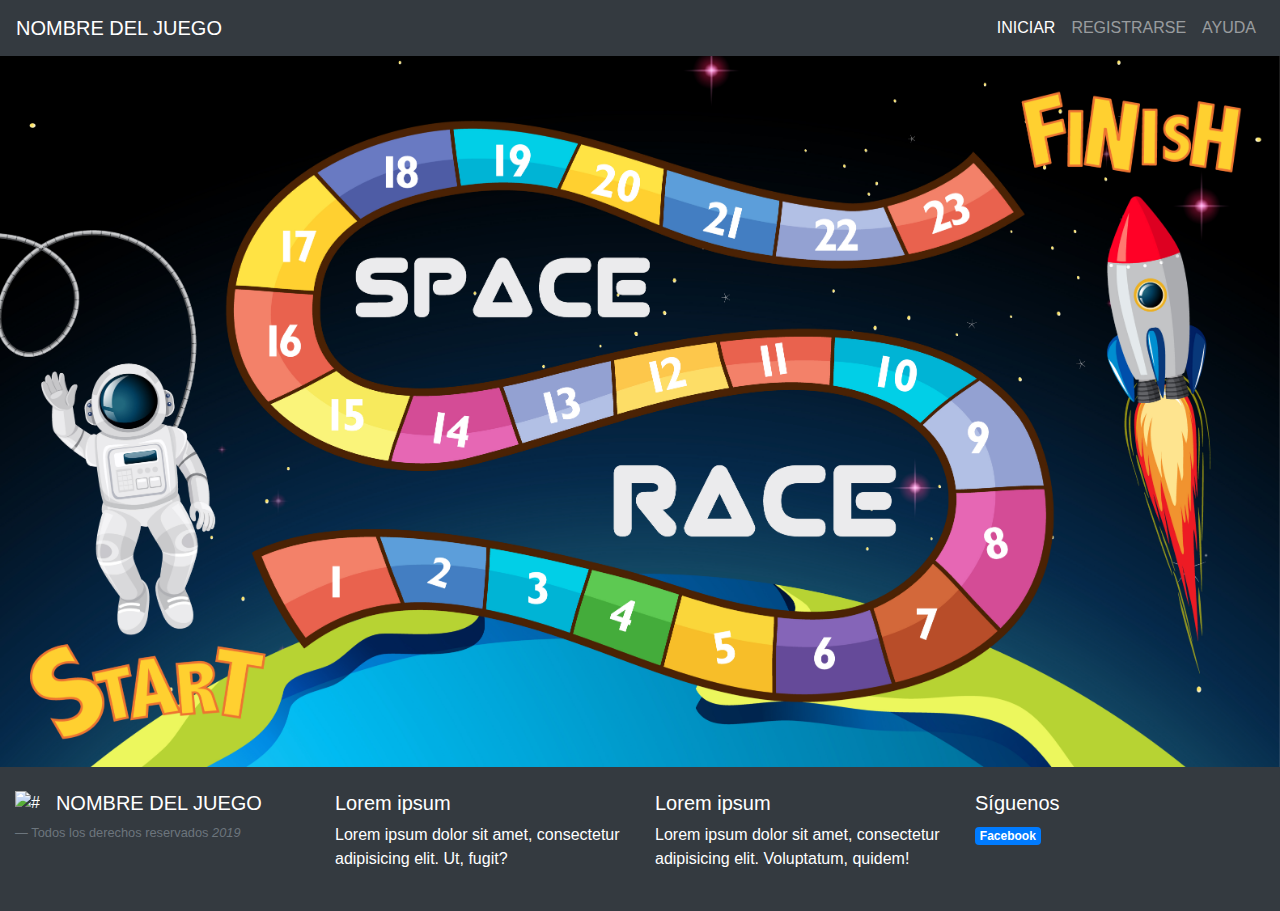
==== web/index.html @ 9556b137 "Agregado de Index y Preguntas Frecuentes" ====
<!DOCTYPE html>
<html lang="es">

<head>
    <meta charset="UTF-8">
    <meta name="viewport" content="width=device-width, initial-scale=1.0">
    <meta http-equiv="X-UA-Compatible" content="ie=edge">
    <link rel="stylesheet" href="https://stackpath.bootstrapcdn.com/bootstrap/4.3.1/css/bootstrap.min.css"
        integrity="sha384-ggOyR0iXCbMQv3Xipma34MD+dH/1fQ784/j6cY/iJTQUOhcWr7x9JvoRxT2MZw1T" crossorigin="anonymous">
    <link rel="stylesheet" href="css/styles-index.css">
    <title>NOMBRE DEL JUEGO</title>
</head>

<body>
    <header>
        <nav class="navbar navbar-expand-lg navbar-dark bg-dark">
            <a class="navbar-brand" href="#">NOMBRE DEL JUEGO</a>
            <button class="navbar-toggler" type="button" data-toggle="collapse" data-target="#navbarNav"
                aria-controls="navbarNav" aria-expanded="false" aria-label="Toggle navigation">
                <span class="navbar-toggler-icon"></span>
            </button>
            <div class="collapse navbar-collapse" id="navbarNav">
                <ul class="navbar-nav ml-auto">
                    <li class="nav-item active">
                        <a class="nav-link" href="#">INICIAR <span class="sr-only">(current)</span></a>
                    </li>
                    <li class="nav-item">
                        <a class="nav-link" href="#">REGISTRARSE</a>
                    </li>
                    <li class="nav-item">
                        <a class="nav-link" href="preguntas-frecuentes.html">AYUDA</a>
                    </li>
                </ul>
            </div>
        </nav>
        <img class="img-header" src="./img/fondo.jpg" alt="">
    </header>

    <main>
        
    </main>

    <!--///////////////////// FOOTER /////////////////////////-->
    <footer class="container-fluid bg-inverse">
        <div class="row text-white py-4 text-white">
            <div class="col-md-3">
                <img src="images/logo-icon.png" class="float-left mr-3 imgfoter" alt="#">
                <h4 class="lead">NOMBRE DEL JUEGO</h4>
                <div class="blockquote-footer">Todos los derechos reservados <cite title="Source Title">2019</cite>
                </div>
            </div>
            <div class="col-md-3">
                <h4 class="lead">Lorem ipsum</h4>
                <p>Lorem ipsum dolor sit amet, consectetur adipisicing elit. Ut, fugit?</p>
            </div>
            <div class="col-md-3">
                <h4 class="lead">Lorem ipsum</h4>
                <p>Lorem ipsum dolor sit amet, consectetur adipisicing elit. Voluptatum, quidem!</p>
            </div>
            <div class="col-md-3">
                <h4 class="lead">Síguenos</h4>
                <a href="#"><span class="badge badge-primary">Facebook</span></a>
            </div>
        </div>
    </footer>
    <!--///////////////////// FIN FOOTER /////////////////////////-->

    <script src="https://code.jquery.com/jquery-3.3.1.slim.min.js"
        integrity="sha384-q8i/X+965DzO0rT7abK41JStQIAqVgRVzpbzo5smXKp4YfRvH+8abtTE1Pi6jizo"
        crossorigin="anonymous"></script>
    <script src="https://cdnjs.cloudflare.com/ajax/libs/popper.js/1.14.7/umd/popper.min.js"
        integrity="sha384-UO2eT0CpHqdSJQ6hJty5KVphtPhzWj9WO1clHTMGa3JDZwrnQq4sF86dIHNDz0W1"
        crossorigin="anonymous"></script>
    <script src="https://stackpath.bootstrapcdn.com/bootstrap/4.3.1/js/bootstrap.min.js"
        integrity="sha384-JjSmVgyd0p3pXB1rRibZUAYoIIy6OrQ6VrjIEaFf/nJGzIxFDsf4x0xIM+B07jRM"
        crossorigin="anonymous"></script>
</body>

</html>
---- web/css/styles-index.css ----
.img-header{
    width: 100%;
    /*filter: opacity(.5);*/
}

footer{
    background-color: #343a40;
}
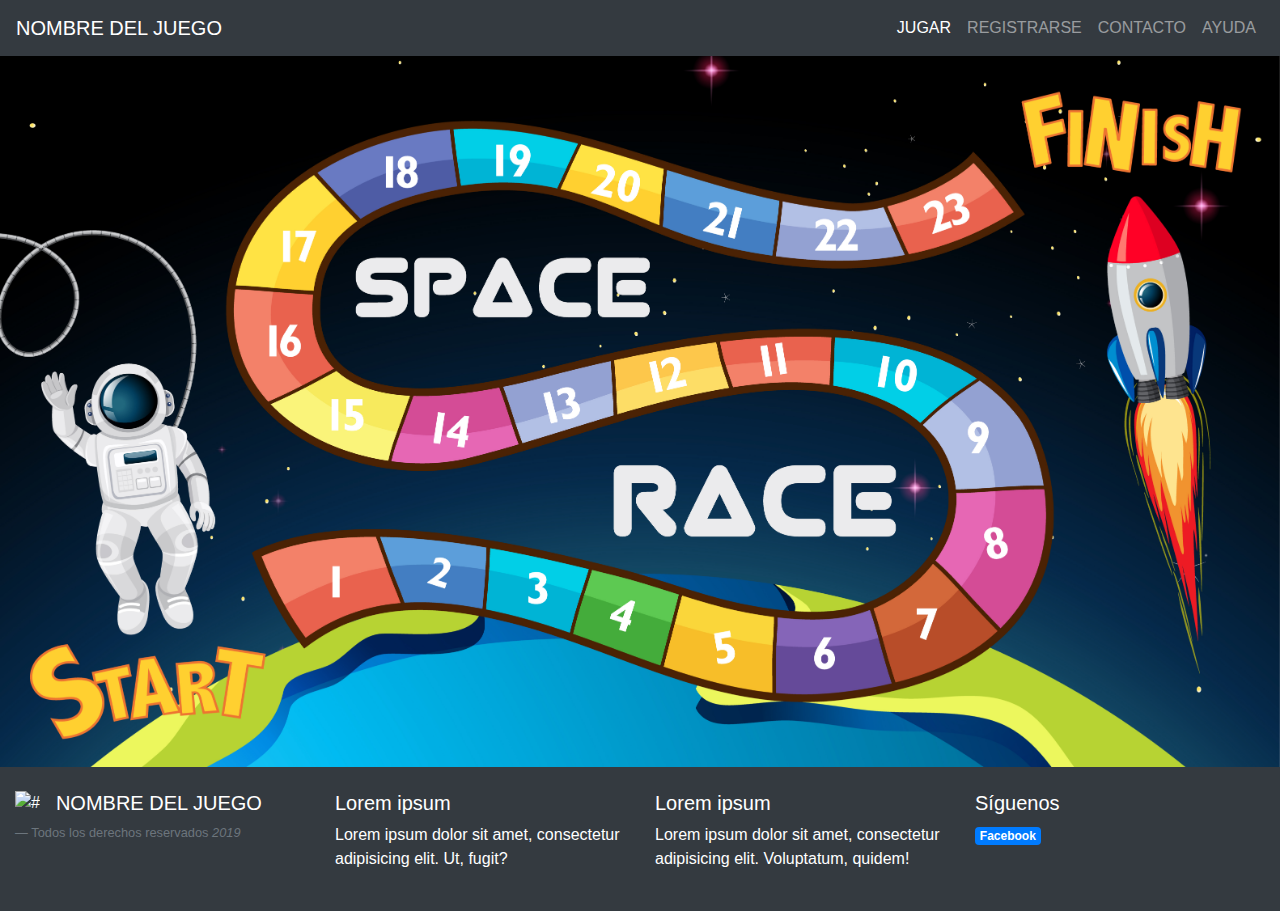
==== commit 512677a8: "mejora navegacion" ====
--- a/web/index.html
+++ b/web/index.html
@@ -22,10 +22,13 @@
             <div class="collapse navbar-collapse" id="navbarNav">
                 <ul class="navbar-nav ml-auto">
                     <li class="nav-item active">
-                        <a class="nav-link" href="#">INICIAR <span class="sr-only">(current)</span></a>
+                        <a class="nav-link" href="#">JUGAR</a>
                     </li>
                     <li class="nav-item">
-                        <a class="nav-link" href="#">REGISTRARSE</a>
+                        <a class="nav-link" href="ranking-de-usuarios.html">REGISTRARSE</a>
+                    </li>
+                    <li class="nav-item">
+                        <a class="nav-link" href="#">CONTACTO</a>
                     </li>
                     <li class="nav-item">
                         <a class="nav-link" href="preguntas-frecuentes.html">AYUDA</a>
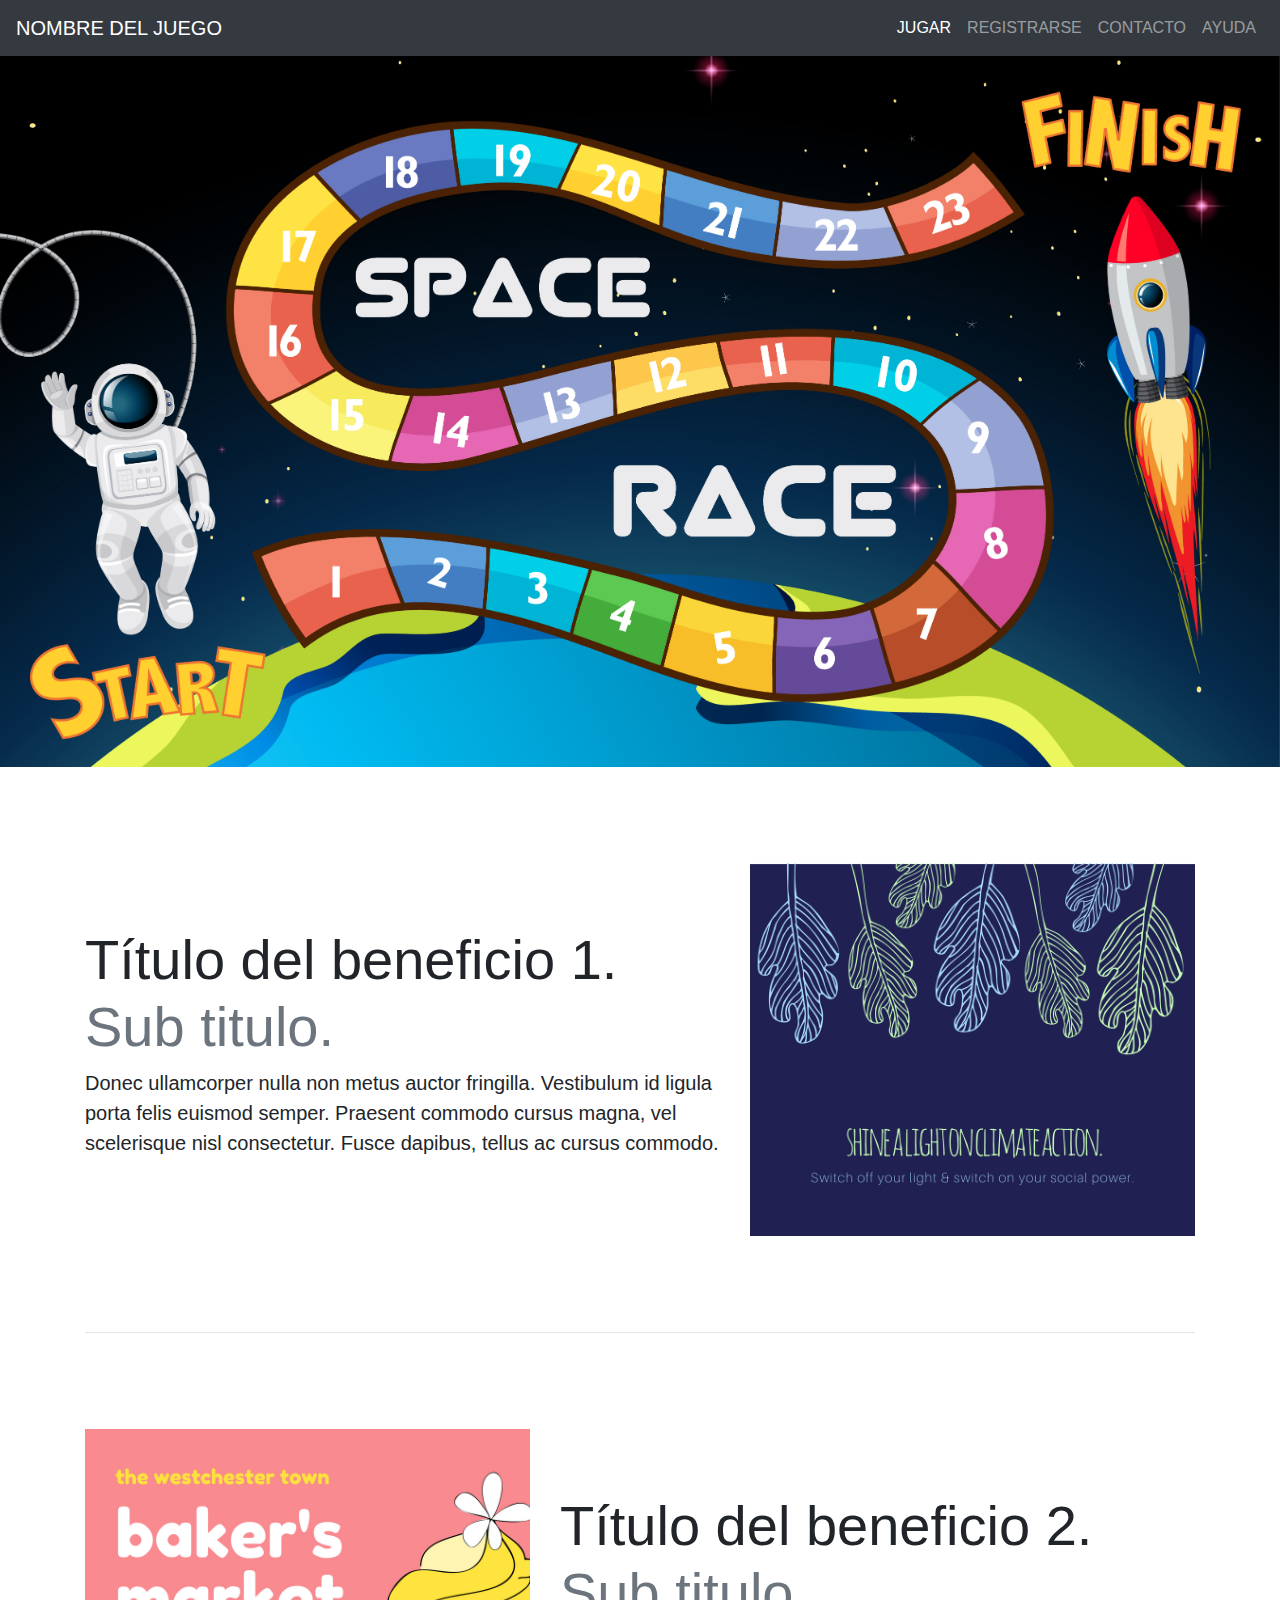
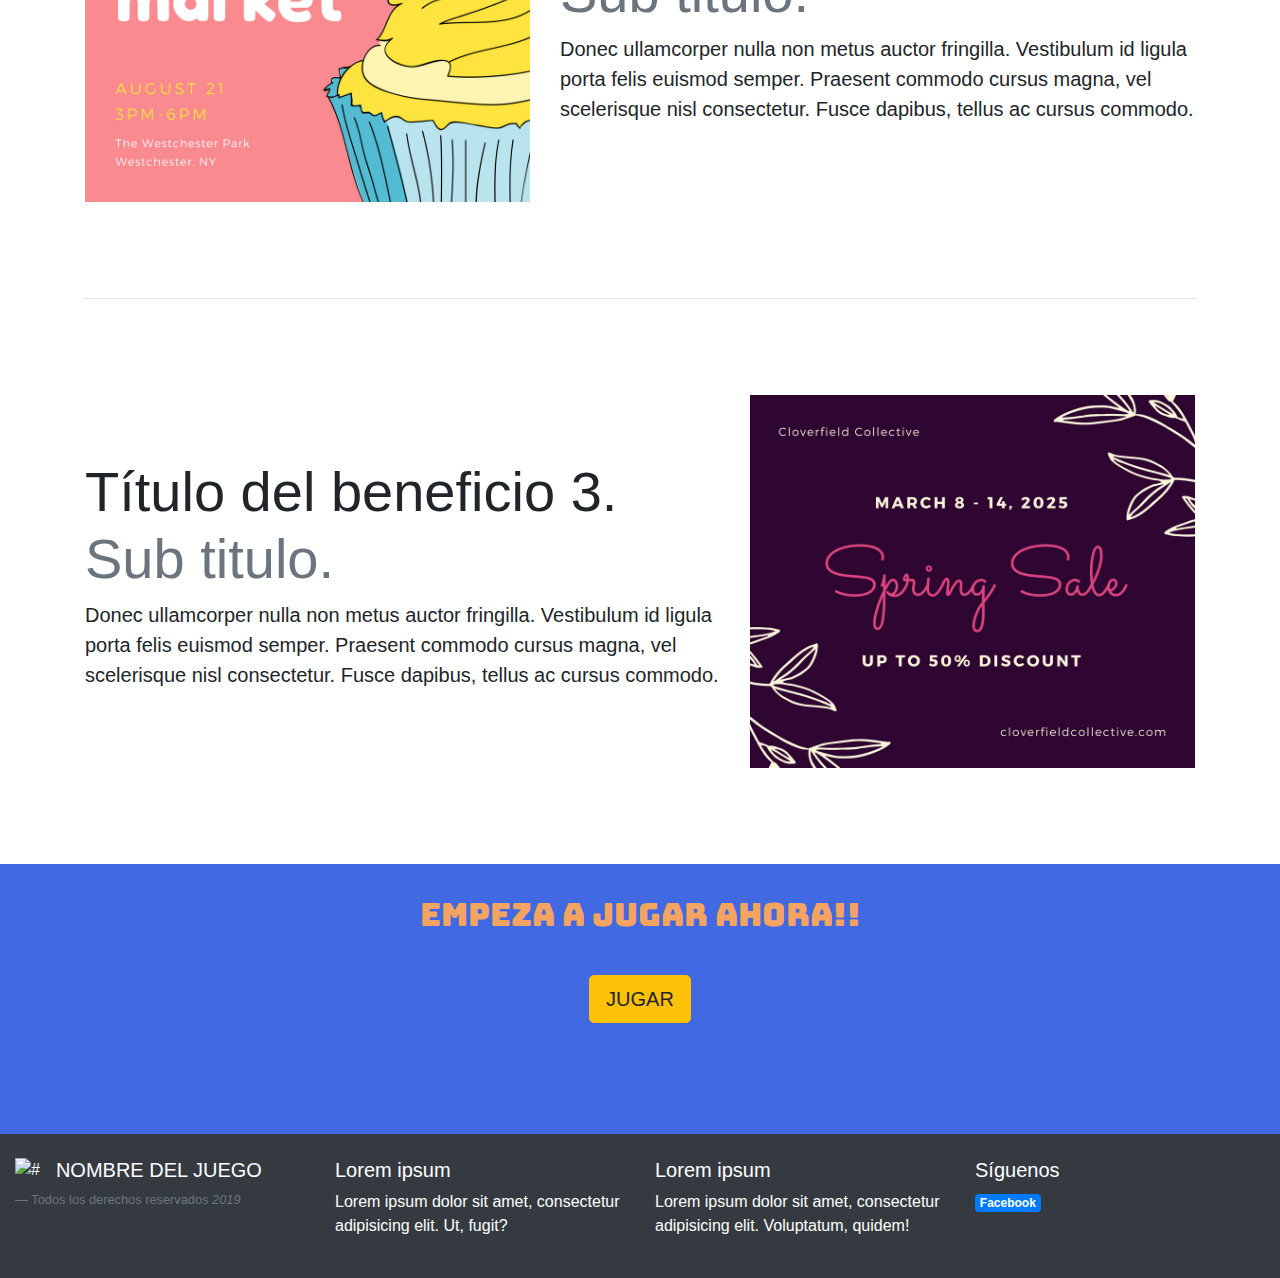
==== commit ea680538: "mejora home" ====
--- a/web/index.html
+++ b/web/index.html
@@ -12,6 +12,8 @@
 </head>
 
 <body>
+
+    <!--//////////////////// INICIO HEADER/NAV ////////////////////////////-->
     <header>
         <nav class="navbar navbar-expand-lg navbar-dark bg-dark">
             <a class="navbar-brand" href="#">NOMBRE DEL JUEGO</a>
@@ -38,9 +40,65 @@
         </nav>
         <img class="img-header" src="./img/fondo.jpg" alt="">
     </header>
+    <!--//////////////////// FIN HEADER/NAV ////////////////////////////-->
 
     <main>
-        
+        <!--//////////////////// INICIO DESCRIPCION ////////////////////////////-->
+        <div class="container my-5">
+
+            <div class="row d-flex align-items-center my-5 py-5">
+                <div class="col-md-7">
+                    <h2 class="display-4">Título del beneficio 1. <br><span class="text-muted">Sub titulo.</span></h2>
+                    <p class="lead">Donec ullamcorper nulla non metus auctor fringilla. Vestibulum id ligula porta felis
+                        euismod
+                        semper. Praesent commodo cursus magna, vel scelerisque nisl consectetur. Fusce dapibus, tellus
+                        ac cursus
+                        commodo.</p>
+                </div>
+                <div class="col-md-5">
+                    <img class=" img-fluid mx-auto" src="img/cards1.png" alt="Generic placeholder image">
+                </div>
+            </div>
+
+            <hr class="" id="beneficio2">
+
+            <div class="row d-flex align-items-center my-5 py-5">
+                <div class="pos-tex-izq col-md-7 push-md-5">
+                    <h2 class="display-4">Título del beneficio 2. <br><span class="text-muted">Sub titulo.</span></h2>
+                    <p class="lead">Donec ullamcorper nulla non metus auctor fringilla. Vestibulum id ligula porta felis
+                        euismod
+                        semper. Praesent commodo cursus magna, vel scelerisque nisl consectetur. Fusce dapibus, tellus
+                        ac cursus
+                        commodo.</p>
+                </div>
+                <div class=" pos-img-izq col-md-5 pull-md-7">
+                    <img class=" img-fluid mx-auto" src="img/cards2.png" alt="Generic placeholder image">
+                </div>
+            </div>
+
+            <hr class="" id="beneficio3">
+
+            <div class="row d-flex align-items-center my-5 py-5">
+                <div class="col-md-7">
+                    <h2 class="display-4">Título del beneficio 3. <br><span class="text-muted">Sub titulo.</span></h2>
+                    <p class="lead">Donec ullamcorper nulla non metus auctor fringilla. Vestibulum id ligula porta felis
+                        euismod
+                        semper. Praesent commodo cursus magna, vel scelerisque nisl consectetur. Fusce dapibus, tellus
+                        ac cursus
+                        commodo.</p>
+                </div>
+                <div class="col-md-5">
+                    <img class=" img-fluid mx-auto" src="img/cards3.png" alt="Generic placeholder image">
+                </div>
+            </div>
+        </div>
+        <!--/////////////////////////// FIN DESCRIPCION ///////////////////////////////-->
+
+        <section class="call-to-action">
+            <h2 class="tex-cta">Empeza a jugar ahora!!</h2>
+            <button type="button" class="btn btn-cta btn-primary btn-lg btn-warning">JUGAR</button>
+        </section>
+
     </main>
 
     <!--///////////////////// FOOTER /////////////////////////-->
--- a/web/css/styles-index.css
+++ b/web/css/styles-index.css
@@ -1,4 +1,5 @@
 
+@import url('https://fonts.googleapis.com/css?family=Bungee&display=swap');
 
 .img-header{
     width: 100%;
@@ -7,4 +8,24 @@
 
 footer{
     background-color: #343a40;
+}
+
+.pos-tex-izq{
+    left: 41.666667%;
+}
+
+.pos-img-izq{
+    right: 58.333333%;
+}
+
+.call-to-action{
+    background-color: royalblue;
+    height: 30vh;
+    text-align: center;
+}
+
+.tex-cta{
+    padding: 2rem 0;
+    font-family: 'Bungee', cursive;
+    color: sandybrown;
 }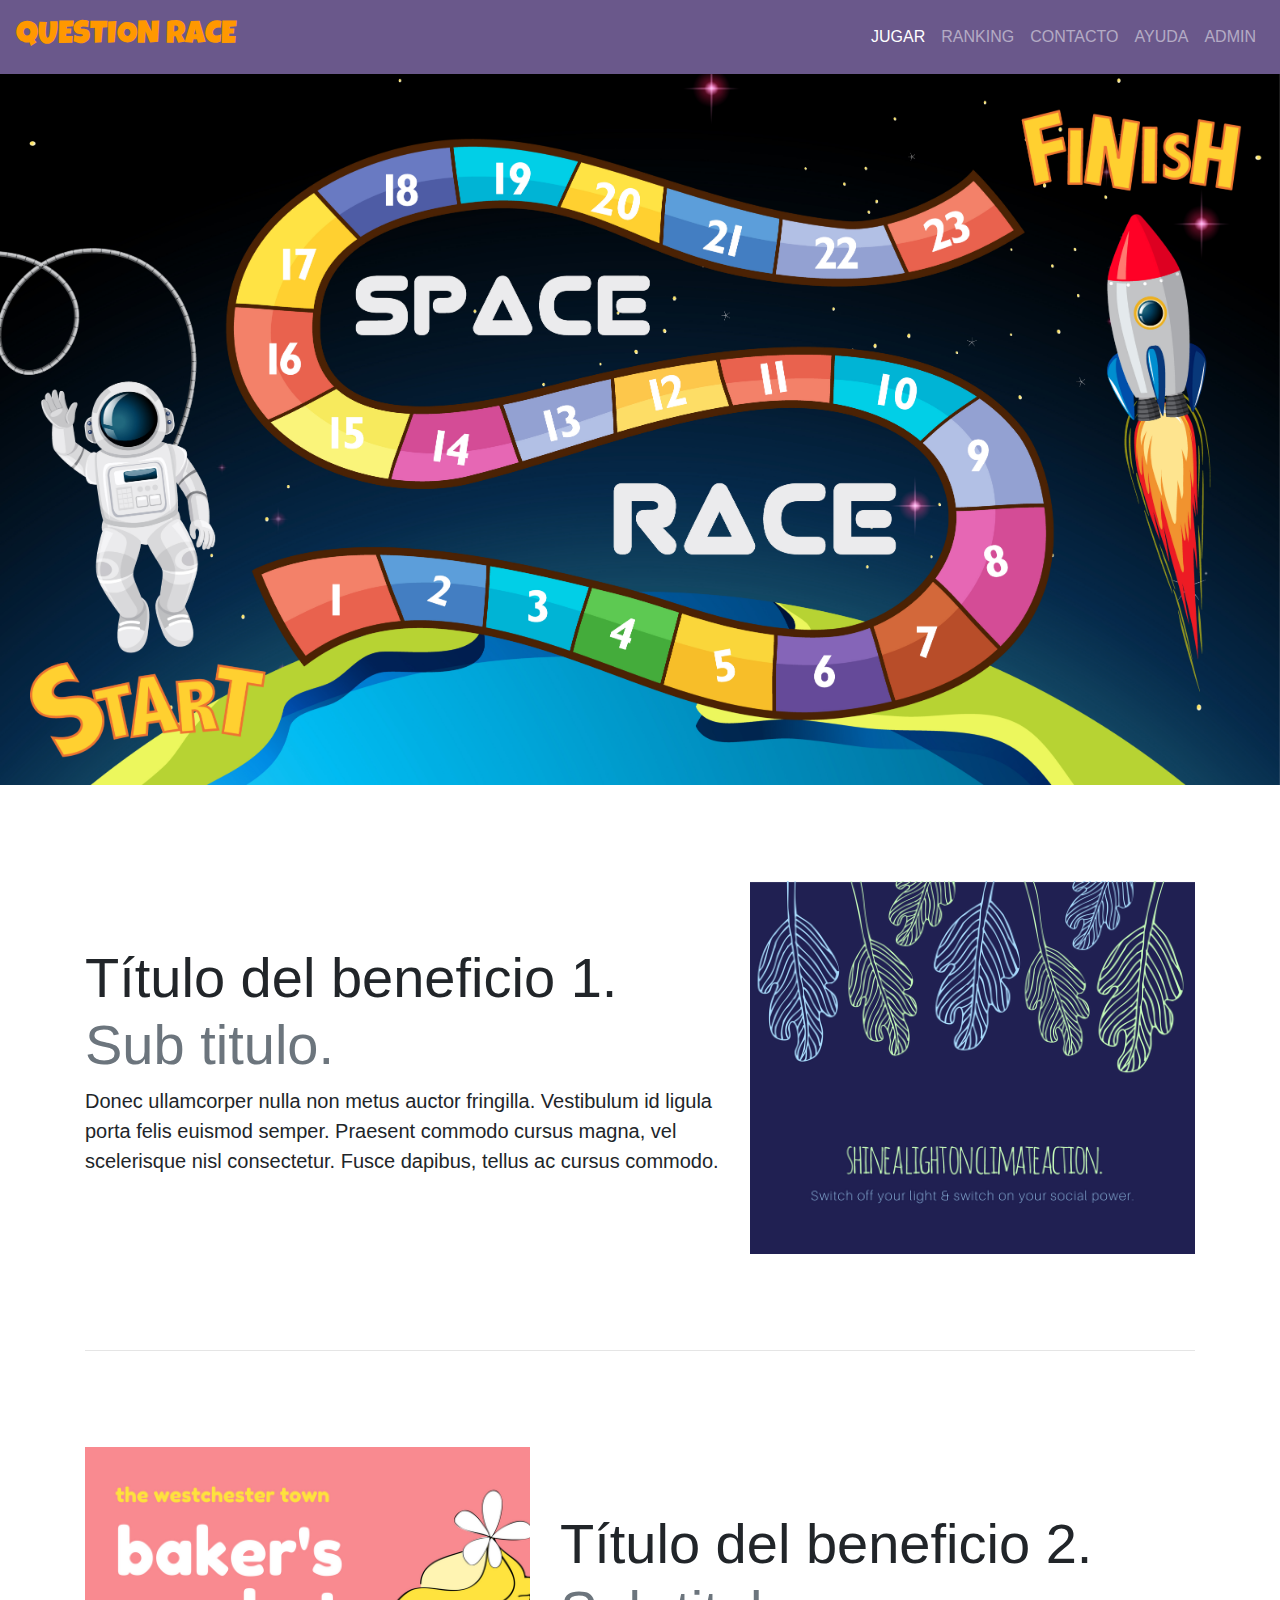
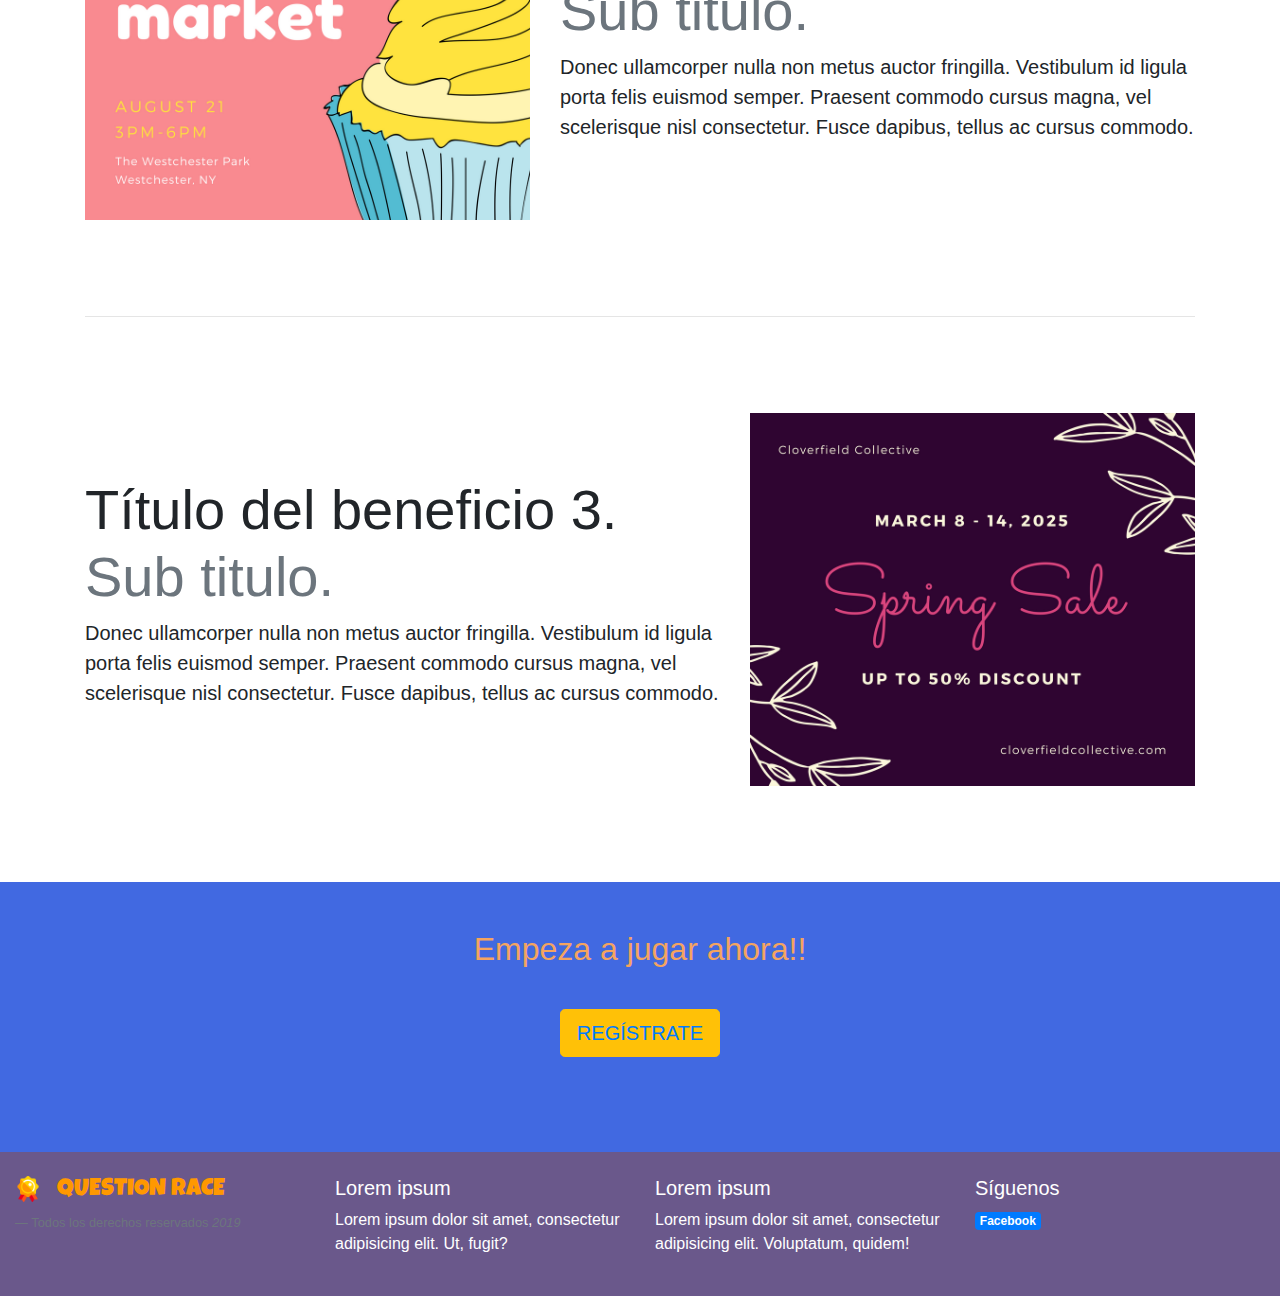
==== commit 928d0fef: "Mejoras colores y navegacion" ====
--- a/web/index.html
+++ b/web/index.html
@@ -8,7 +8,7 @@
     <link rel="stylesheet" href="https://stackpath.bootstrapcdn.com/bootstrap/4.3.1/css/bootstrap.min.css"
         integrity="sha384-ggOyR0iXCbMQv3Xipma34MD+dH/1fQ784/j6cY/iJTQUOhcWr7x9JvoRxT2MZw1T" crossorigin="anonymous">
     <link rel="stylesheet" href="css/styles-index.css">
-    <title>NOMBRE DEL JUEGO</title>
+    <title>QUESTION RACE</title>
 </head>
 
 <body>
@@ -16,7 +16,7 @@
     <!--//////////////////// INICIO HEADER/NAV ////////////////////////////-->
     <header>
         <nav class="navbar navbar-expand-lg navbar-dark bg-dark">
-            <a class="navbar-brand" href="#">NOMBRE DEL JUEGO</a>
+            <a class="navbar-brand" href="index.html">QUESTION RACE</a>
             <button class="navbar-toggler" type="button" data-toggle="collapse" data-target="#navbarNav"
                 aria-controls="navbarNav" aria-expanded="false" aria-label="Toggle navigation">
                 <span class="navbar-toggler-icon"></span>
@@ -24,16 +24,19 @@
             <div class="collapse navbar-collapse" id="navbarNav">
                 <ul class="navbar-nav ml-auto">
                     <li class="nav-item active">
-                        <a class="nav-link" href="#">JUGAR</a>
+                        <a class="nav-link" href="login.html">JUGAR</a>
                     </li>
                     <li class="nav-item">
-                        <a class="nav-link" href="ranking-de-usuarios.html">REGISTRARSE</a>
+                        <a class="nav-link" href="ranking-de-usuarios.html">RANKING</a>
                     </li>
                     <li class="nav-item">
-                        <a class="nav-link" href="#">CONTACTO</a>
+                        <a class="nav-link" href="contacto.html">CONTACTO</a>
                     </li>
                     <li class="nav-item">
                         <a class="nav-link" href="preguntas-frecuentes.html">AYUDA</a>
+                    </li>
+                    <li class="nav-item">
+                        <a class="nav-link" href="admin.html">ADMIN</a>
                     </li>
                 </ul>
             </div>
@@ -96,7 +99,7 @@
 
         <section class="call-to-action">
             <h2 class="tex-cta">Empeza a jugar ahora!!</h2>
-            <button type="button" class="btn btn-cta btn-primary btn-lg btn-warning">JUGAR</button>
+            <button type="button" class="btn btn-cta btn-primary btn-lg btn-warning"><a href="register.html">REGÍSTRATE</a></button>
         </section>
 
     </main>
@@ -105,8 +108,8 @@
     <footer class="container-fluid bg-inverse">
         <div class="row text-white py-4 text-white">
             <div class="col-md-3">
-                <img src="images/logo-icon.png" class="float-left mr-3 imgfoter" alt="#">
-                <h4 class="lead">NOMBRE DEL JUEGO</h4>
+                <img src="img/medal.png" class="float-left mr-3 imgfoter" alt="#">
+                <h4 class="namber">QUESTION RACE</h4>
                 <div class="blockquote-footer">Todos los derechos reservados <cite title="Source Title">2019</cite>
                 </div>
             </div>
--- a/web/css/styles-index.css
+++ b/web/css/styles-index.css
@@ -1,13 +1,17 @@
 
-@import url('https://fonts.googleapis.com/css?family=Bungee&display=swap');
+@import url('https://fonts.googleapis.com/css?family=Luckiest+Guy&display');
 
 .img-header{
     width: 100%;
     /*filter: opacity(.5);*/
 }
 
+.bg-dark {
+    background-color: #4c3673d4!important;
+}
+
 footer{
-    background-color: #343a40;
+    background-color: #4c3673d4!important;
 }
 
 .pos-tex-izq{
@@ -25,7 +29,21 @@
 }
 
 .tex-cta{
-    padding: 2rem 0;
-    font-family: 'Bungee', cursive;
+    padding: 3rem 0rem 2rem;
     color: sandybrown;
-}+}
+
+.navbar-brand{
+    font-family: 'Luckiest Guy';
+    font-size: 2rem;
+    color: #ff9800 !important;
+} 
+
+.float-left{
+    width: 9%;
+}
+
+.namber{
+    font-family: 'Luckiest Guy';
+    color: #ff9800 !important;
+}
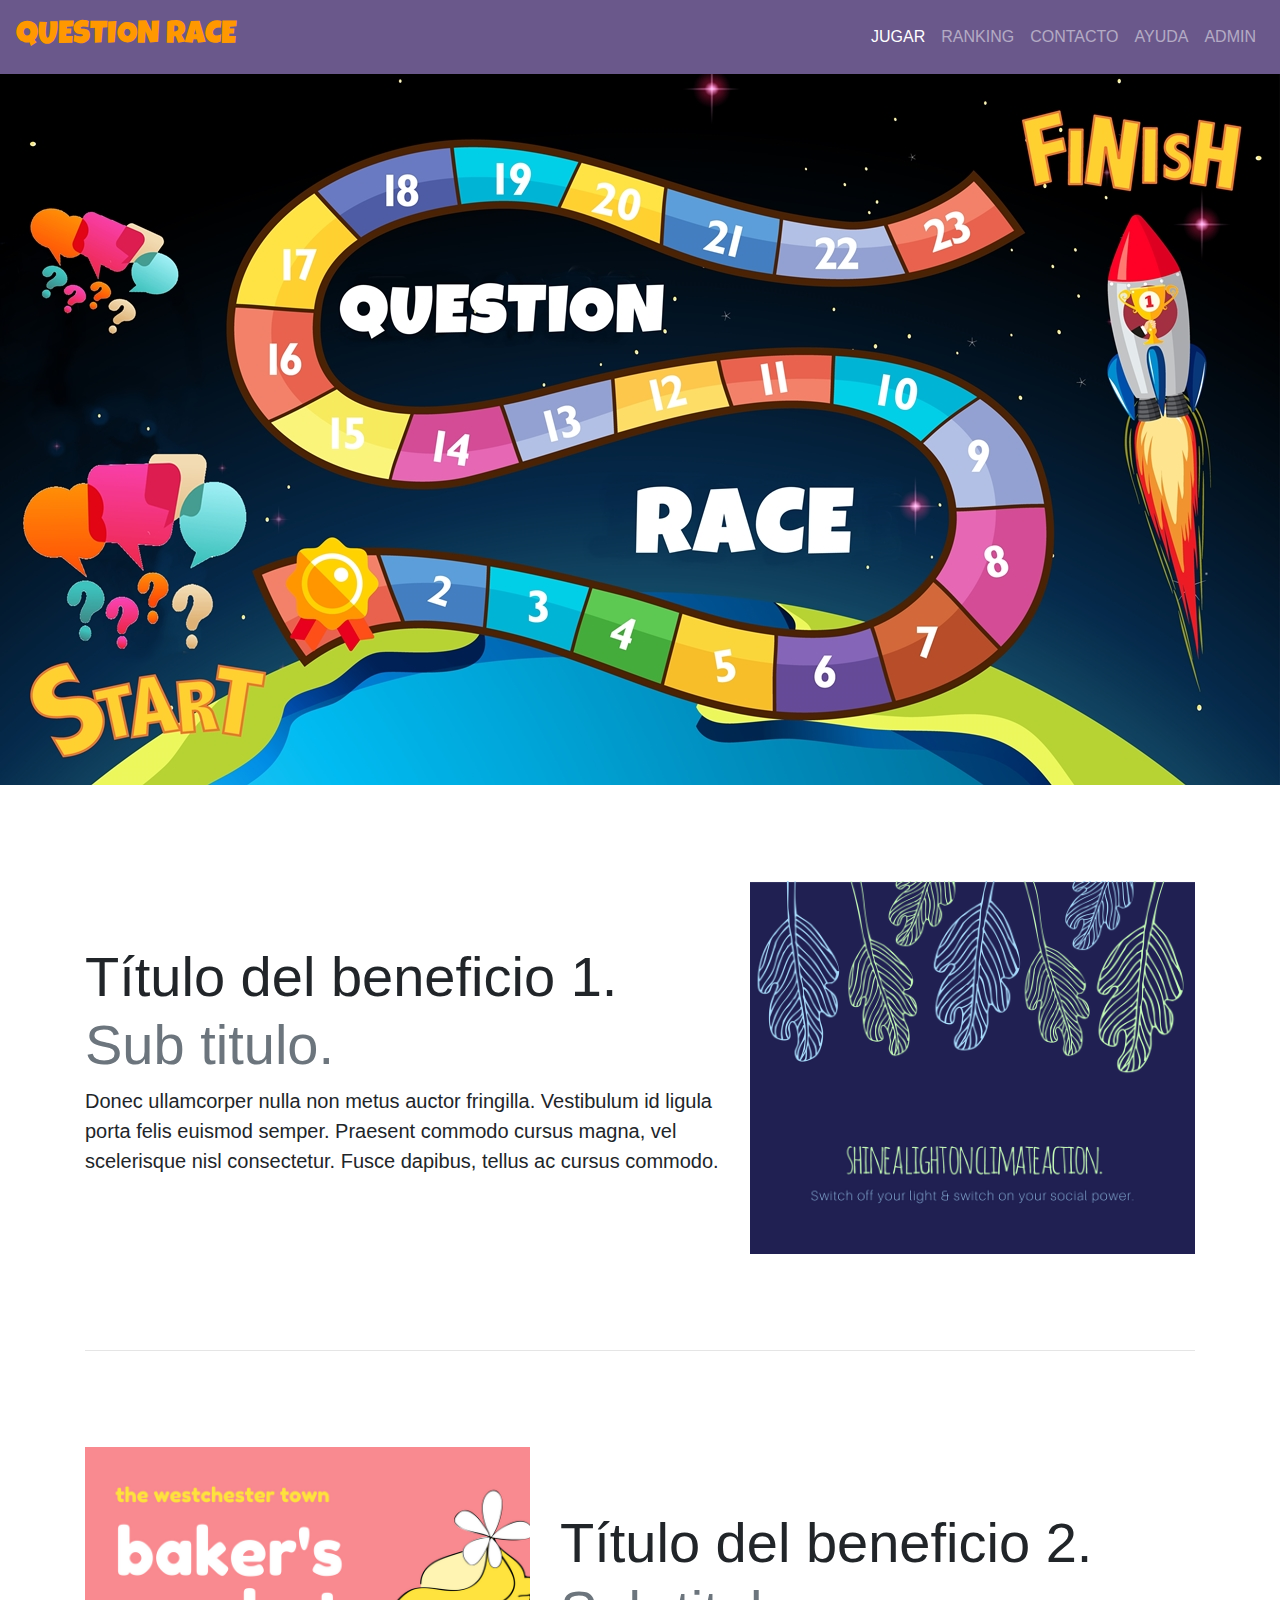
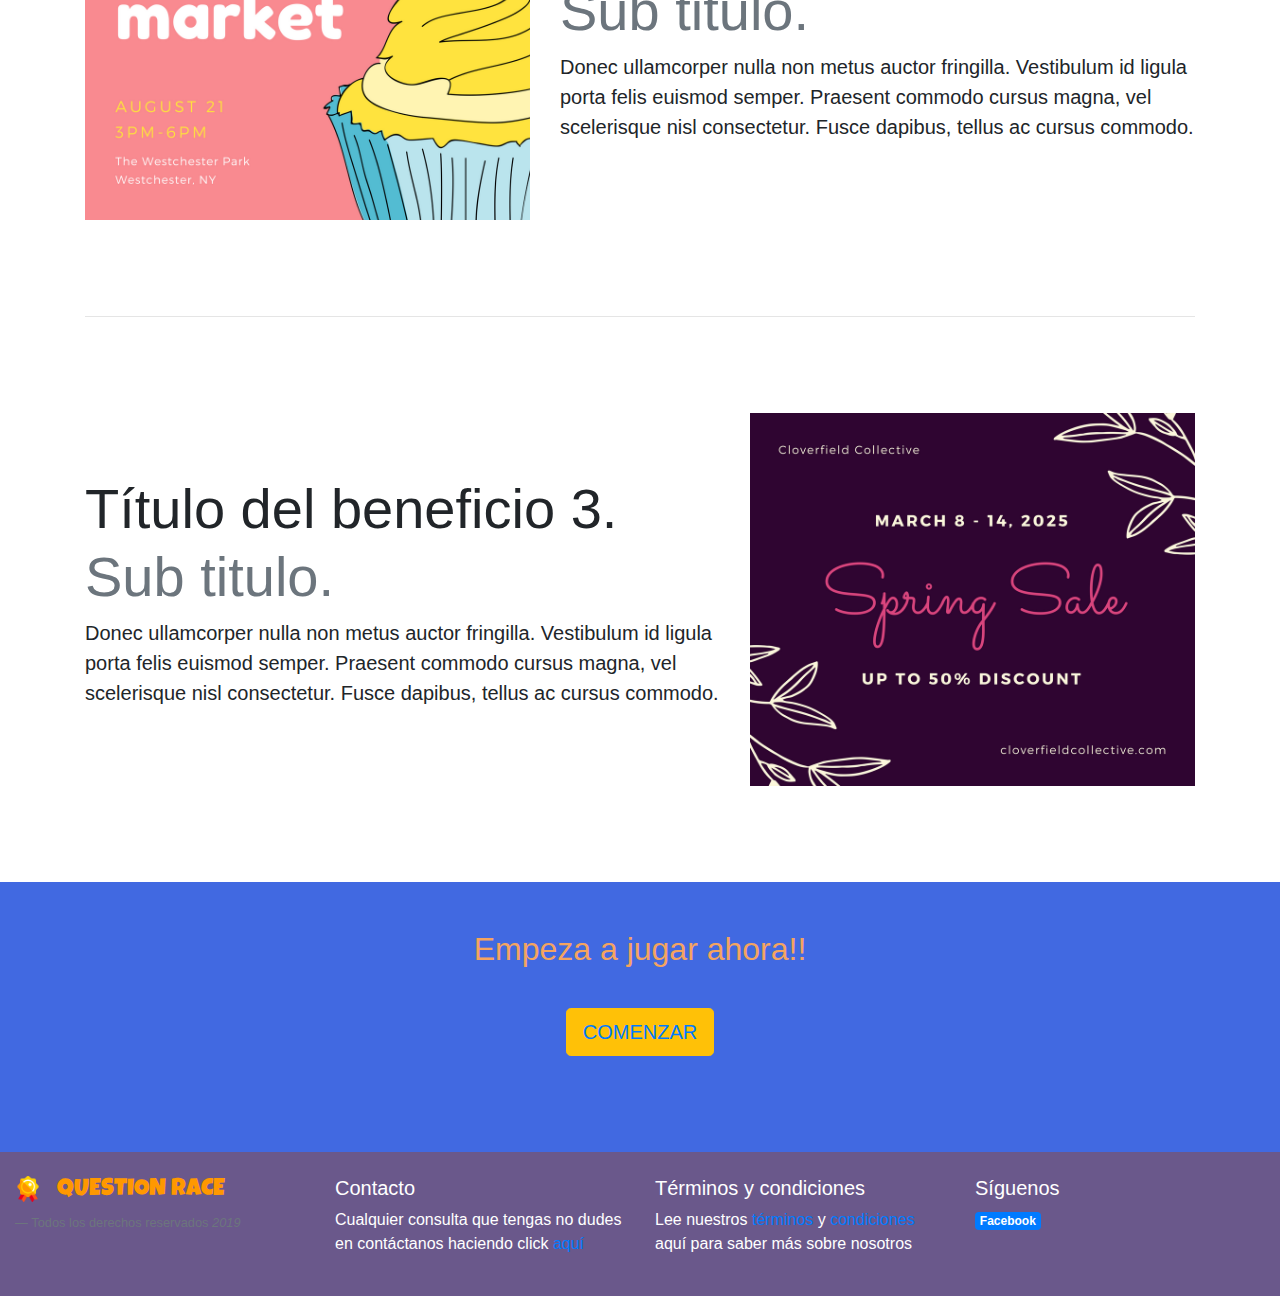
==== commit 31a8afd5: "Mejoras Css y agregado PHP" ====
--- a/web/index.html
+++ b/web/index.html
@@ -99,7 +99,7 @@
 
         <section class="call-to-action">
             <h2 class="tex-cta">Empeza a jugar ahora!!</h2>
-            <button type="button" class="btn btn-cta btn-primary btn-lg btn-warning"><a href="register.html">REGÍSTRATE</a></button>
+            <button type="button" class="btn btn-cta btn-primary btn-lg btn-warning"><a href="register.html">COMENZAR</a></button>
         </section>
 
     </main>
@@ -107,19 +107,19 @@
     <!--///////////////////// FOOTER /////////////////////////-->
     <footer class="container-fluid bg-inverse">
         <div class="row text-white py-4 text-white">
-            <div class="col-md-3">
+            <div class="col-md-3 footer-brand">
                 <img src="img/medal.png" class="float-left mr-3 imgfoter" alt="#">
                 <h4 class="namber">QUESTION RACE</h4>
                 <div class="blockquote-footer">Todos los derechos reservados <cite title="Source Title">2019</cite>
                 </div>
             </div>
             <div class="col-md-3">
-                <h4 class="lead">Lorem ipsum</h4>
-                <p>Lorem ipsum dolor sit amet, consectetur adipisicing elit. Ut, fugit?</p>
+                <h4 class="lead">Contacto</h4>
+                <p>Cualquier consulta que tengas no dudes en contáctanos haciendo click <a href="contacto.html">aquí</a></p>
             </div>
             <div class="col-md-3">
-                <h4 class="lead">Lorem ipsum</h4>
-                <p>Lorem ipsum dolor sit amet, consectetur adipisicing elit. Voluptatum, quidem!</p>
+                <h4 class="lead">Términos y condiciones</h4>
+                <p>Lee nuestros <a href="#">términos</a> y <a href="#">condiciones</a> aquí para saber más sobre nosotros</p>
             </div>
             <div class="col-md-3">
                 <h4 class="lead">Síguenos</h4>
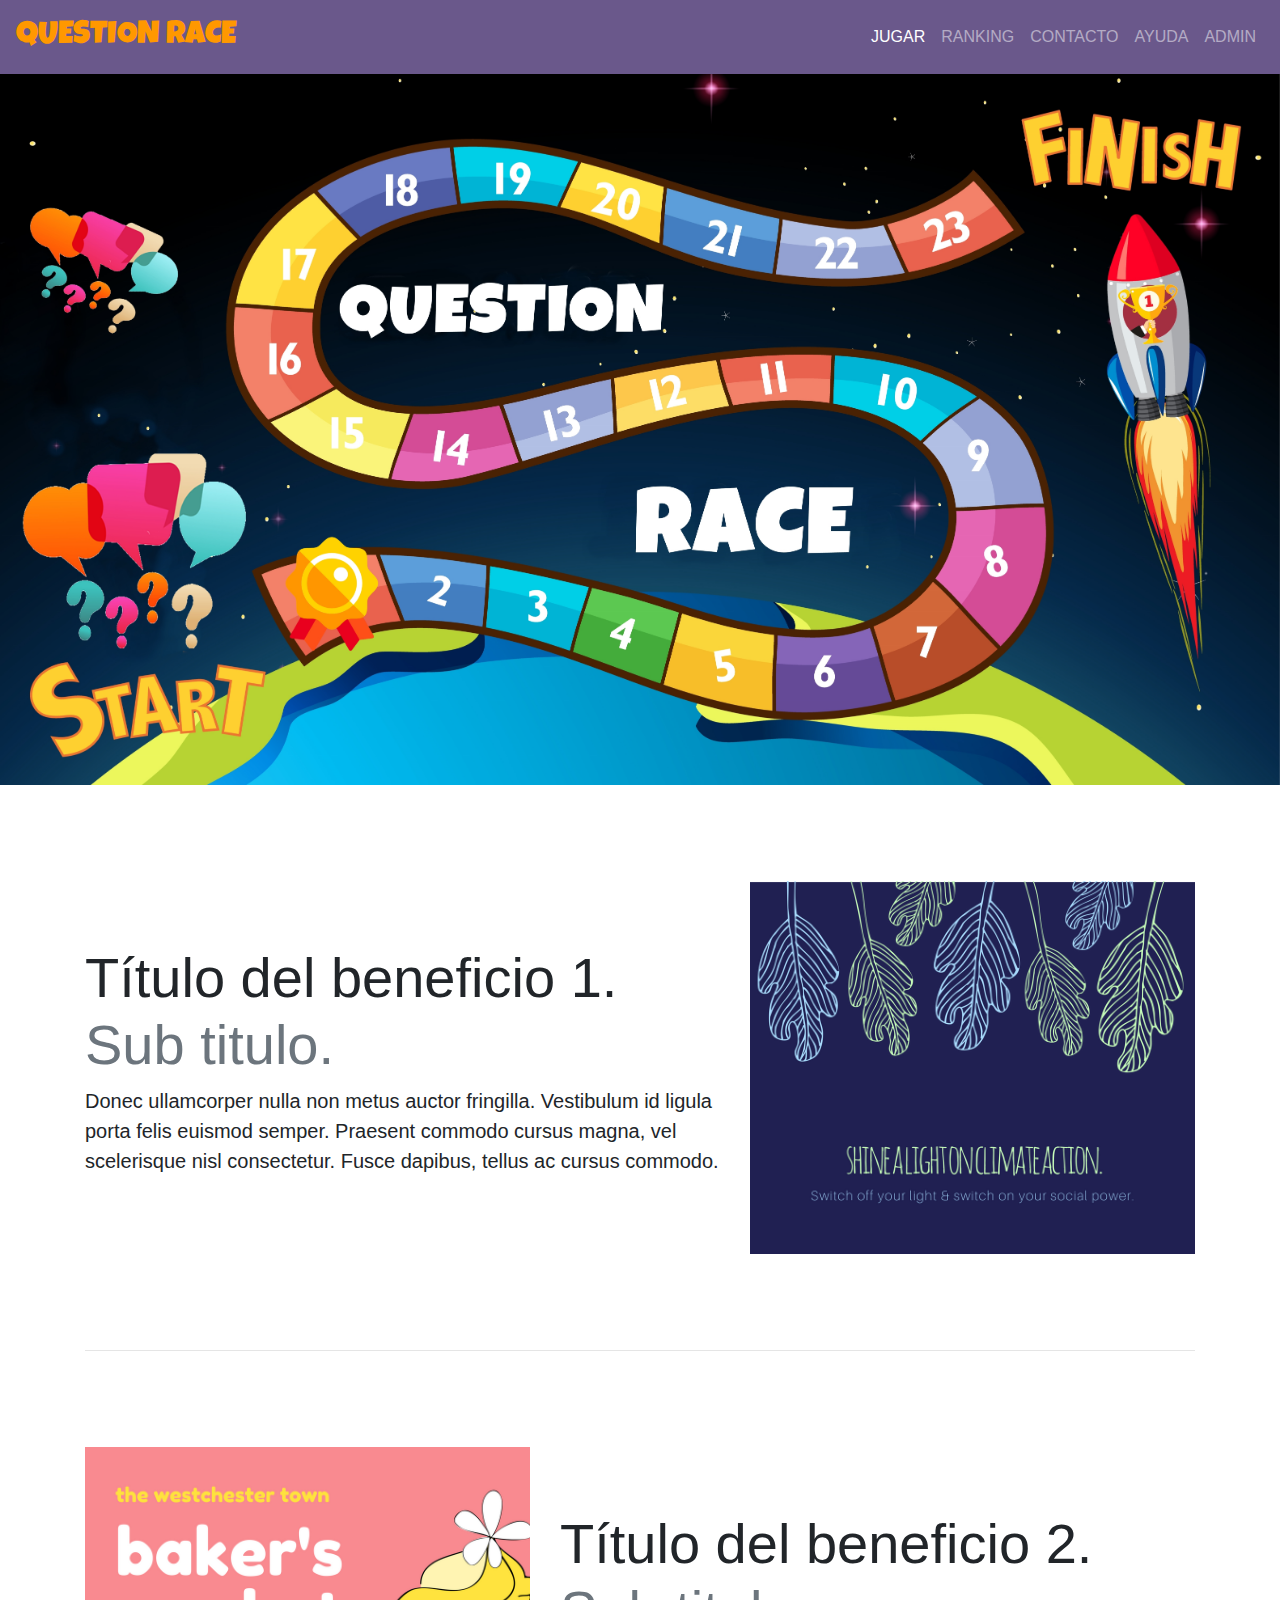
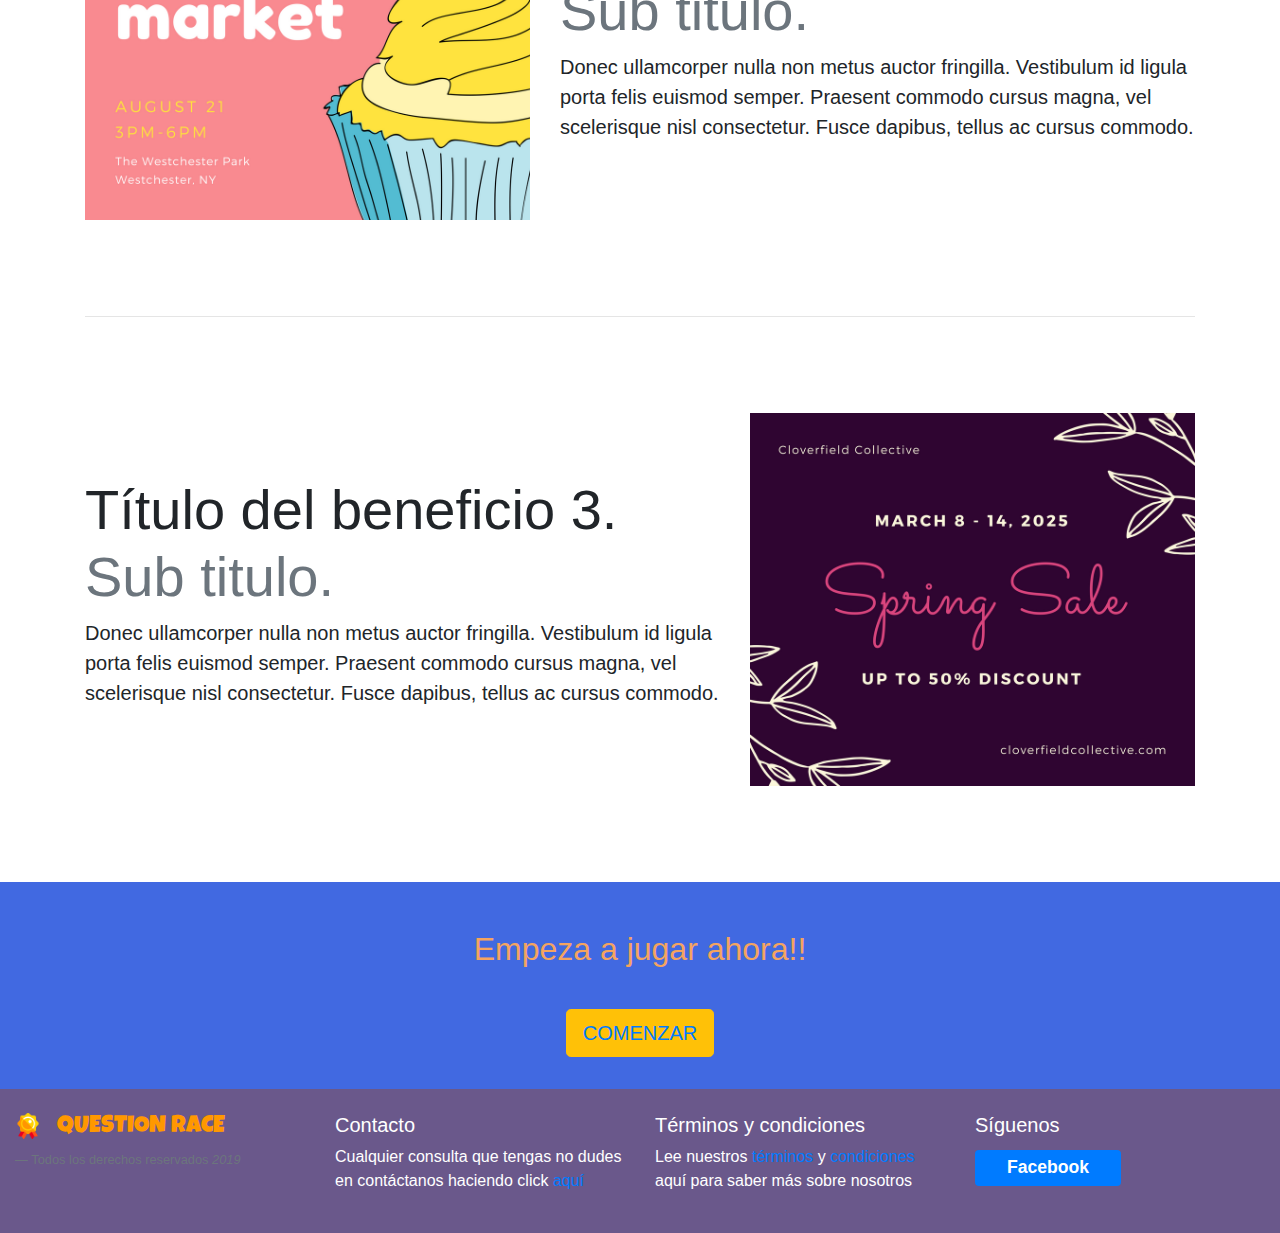
==== commit c8cc182e: "Agregado de pagina para jugar" ====
--- a/web/index.html
+++ b/web/index.html
@@ -41,7 +41,7 @@
                 </ul>
             </div>
         </nav>
-        <img class="img-header" src="./img/fondo.jpg" alt="">
+        <img class="img-header" src="./img/fondo-web.jpg" alt="">
     </header>
     <!--//////////////////// FIN HEADER/NAV ////////////////////////////-->
 
--- a/web/css/styles-index.css
+++ b/web/css/styles-index.css
@@ -24,8 +24,8 @@
 
 .call-to-action{
     background-color: royalblue;
-    height: 30vh;
     text-align: center;
+    padding-bottom: 2rem;
 }
 
 .tex-cta{
@@ -47,3 +47,12 @@
     font-family: 'Luckiest Guy';
     color: #ff9800 !important;
 }
+.footer-brand{
+    padding-bottom: 1rem;
+}
+
+.badge{
+    margin-top: 5px;
+    padding: 0.6rem 2rem;
+    font-size: 1.1rem;
+}
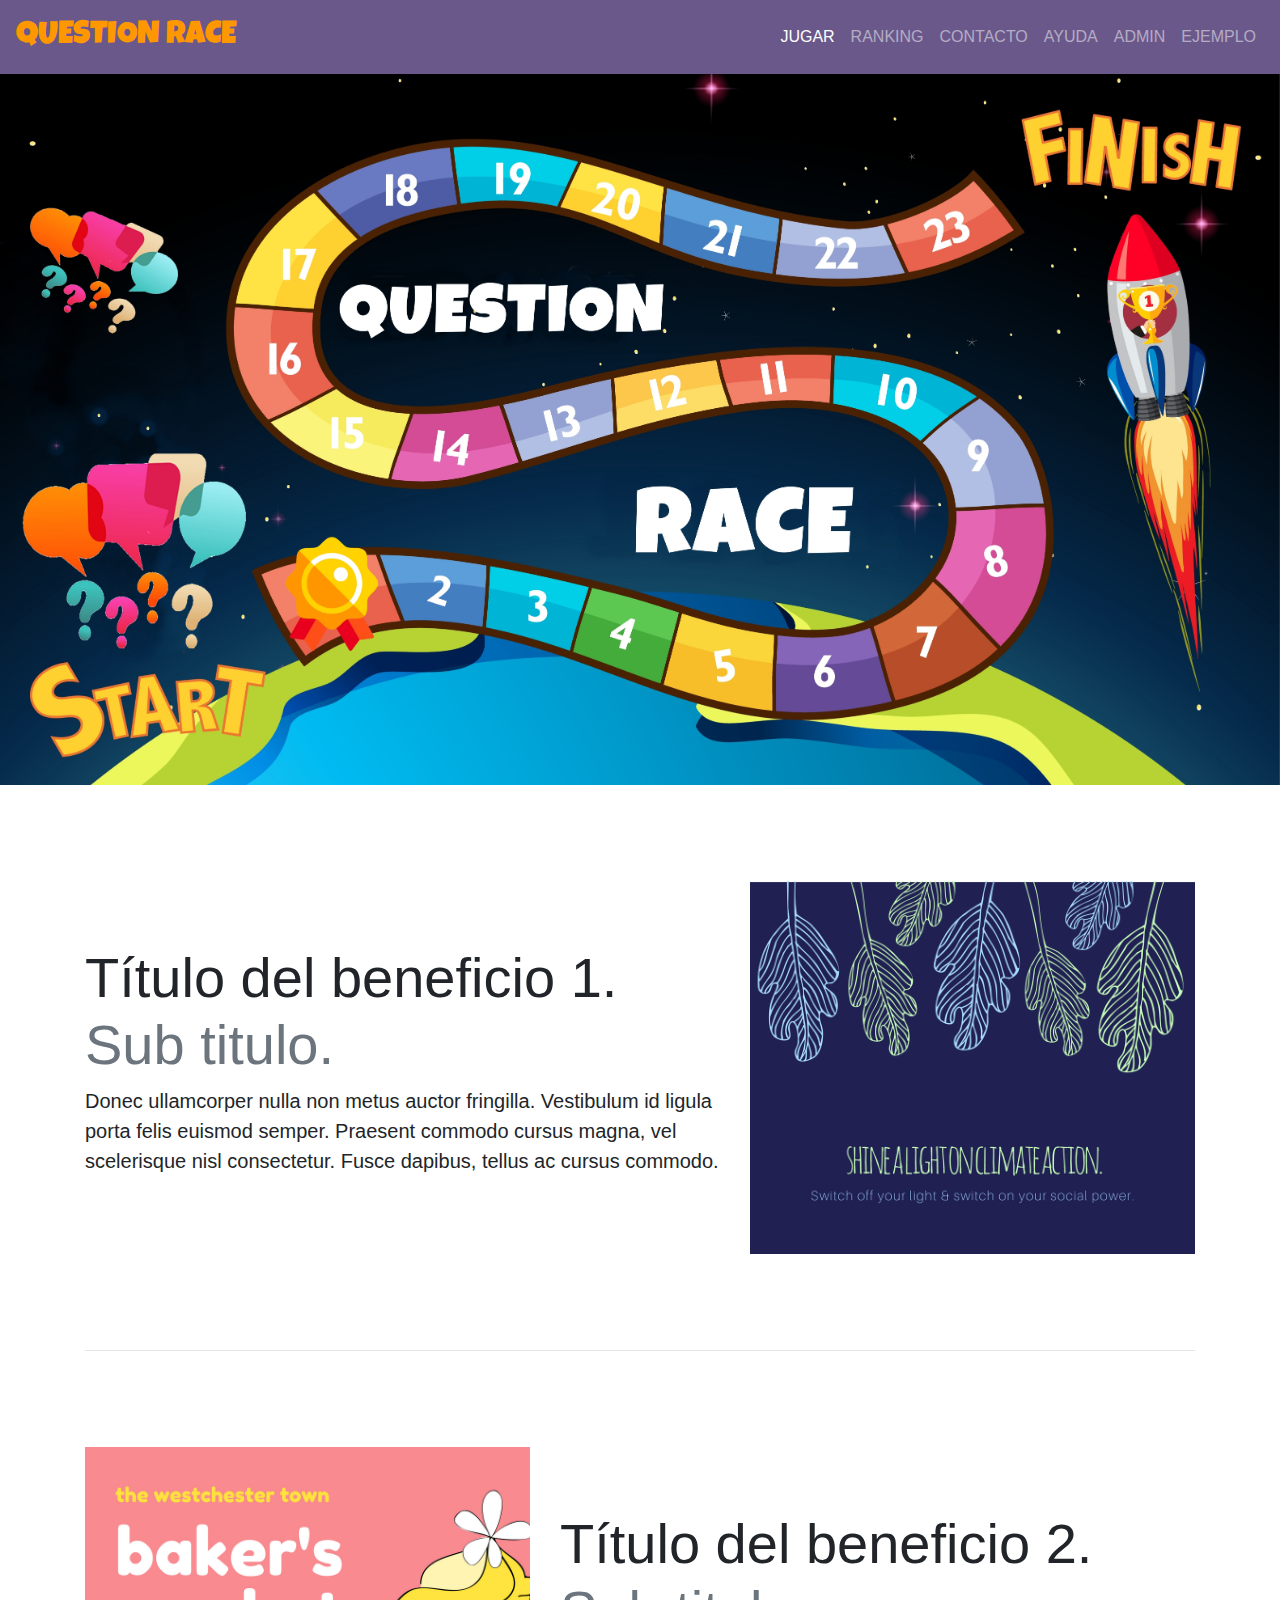
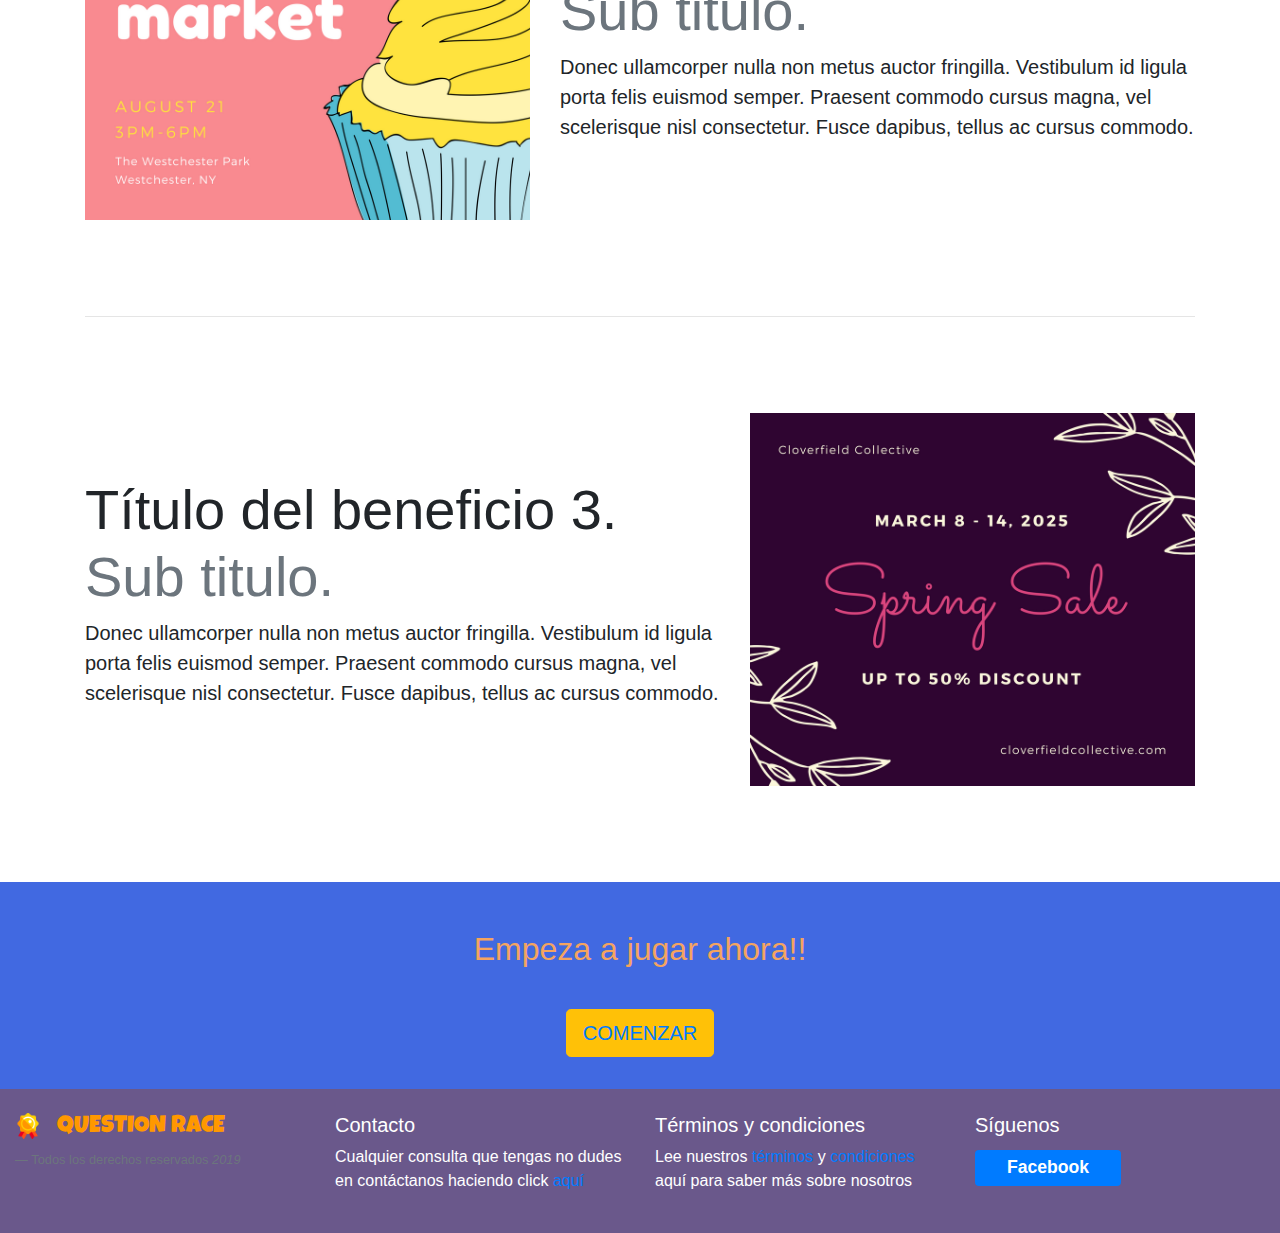
==== commit f20428ca: "Enlace de ejempmlo para ver "jugar"" ====
--- a/web/index.html
+++ b/web/index.html
@@ -38,6 +38,12 @@
                     <li class="nav-item">
                         <a class="nav-link" href="admin.html">ADMIN</a>
                     </li>
+
+                    <!--//////////////////// ELIMINAR DESPUES DE QUE SEA FUNCIONAL ////////////////////////////-->
+                    <li class="nav-item">
+                        <a class="nav-link" href="juego.html">EJEMPLO</a>
+                    </li>
+
                 </ul>
             </div>
         </nav>
